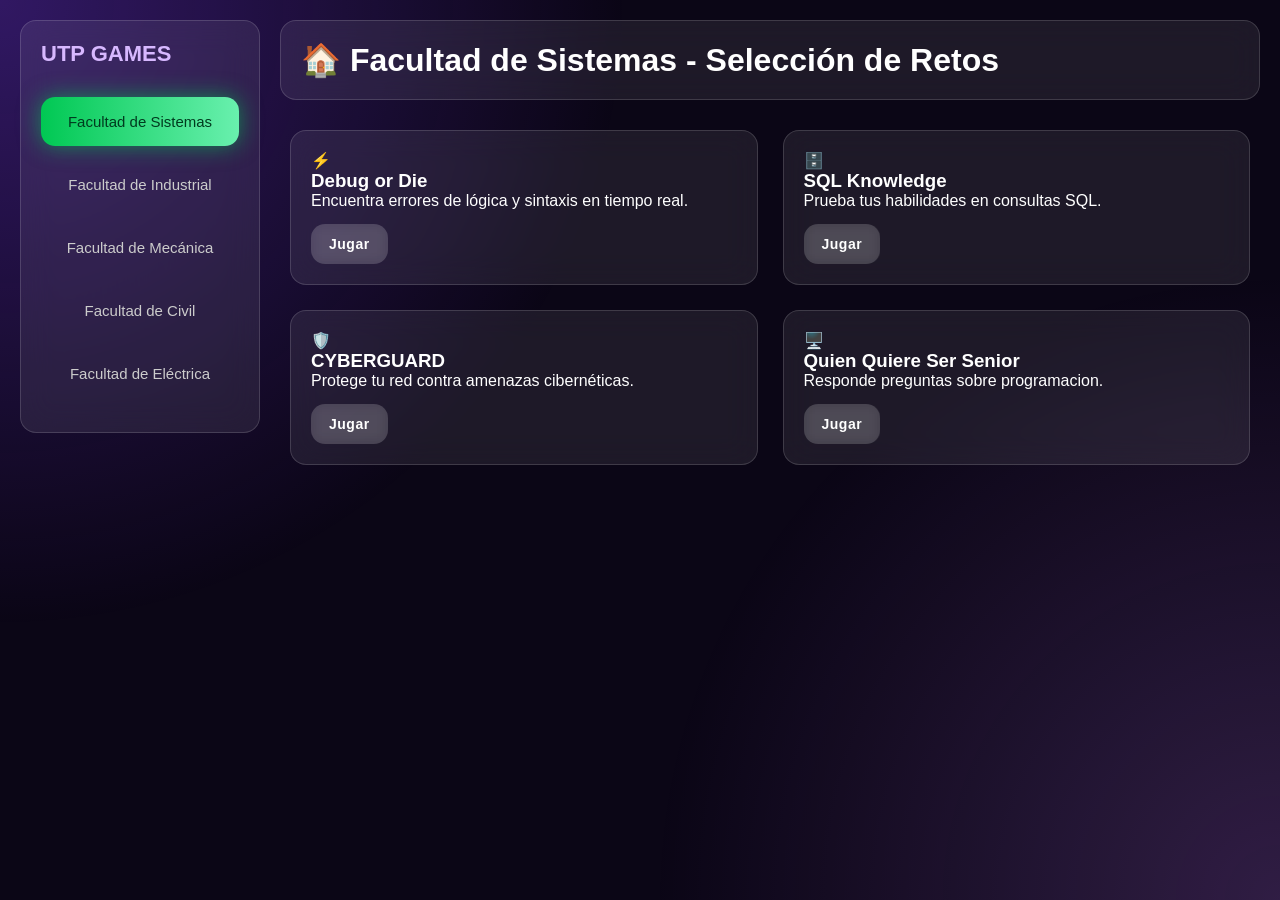
==== public/pages/sistemas.html @ 543fe192 "All 4 games functional." ====
<!doctype html>
<html lang="es">
  <head>
    <meta charset="UTF-8" />
    <title>UTP GAMES - Sistemas</title>
    <link rel="stylesheet" href="../styles.css" />
    <script src="../components/sidebar.js" defer></script>
    <style>
      /* Estilos específicos para el grid de 2x2 */
      .game-grid {
        display: grid;
        grid-template-columns: repeat(2, 1fr);
        gap: 25px;
        padding: 10px;
      }
      .back-btn {
        margin-right: 20px;
        cursor: pointer;
        background: rgba(255, 255, 255, 0.1);
        border: none;
        color: white;
        padding: 10px;
        border-radius: 50%;
      }
    </style>
  </head>
  <body>
    <div class="background"></div>
    <div class="app">
      <app-sidebar></app-sidebar>

      <main class="content">
        <header class="header glass">
          <h1>
            <span
              onclick="location.href = '../index.html'"
              style="cursor: pointer"
              >🏠</span
            >
            Facultad de Sistemas - Selección de Retos
          </h1>
        </header>

        <section class="game-grid" id="game-selector">
          <div class="card glass sistemas">
            <div class="game-icon">⚡</div>
            <h3>Debug or Die</h3>
            <p>Encuentra errores de lógica y sintaxis en tiempo real.</p>
            <button class="play-btn" onclick="iniciarReto('debug')">
              Jugar
            </button>
          </div>

          <div class="card glass sistemas">
            <div class="game-icon">🗄️</div>
            <h3>SQL Knowledge</h3>
            <p>Prueba tus habilidades en consultas SQL.</p>
            <button class="play-btn" onclick="iniciarReto('sql')">Jugar</button>
          </div>

          <div class="card glass sistemas">
            <div class="game-icon">🛡️</div>
            <h3>CYBERGUARD</h3>
            <p>Protege tu red contra amenazas cibernéticas.</p>
            <button class="play-btn" onclick="iniciarReto('cyber')">
              Jugar
            </button>
          </div>

          <div class="card glass sistemas">
            <div class="game-icon">🖥️</div>
            <h3>Quien Quiere Ser Senior</h3>
            <p>Responde preguntas sobre programacion.</p>
            <button class="play-btn" onclick="iniciarReto('hardware')">
              Jugar
            </button>
          </div>
        </section>
      </main>
    </div>

    <script>
      function iniciarReto(tipo) {
        if (tipo === "debug") {
          // Redirige a la pantalla del editor de código que diseñamos
          window.location.href = "sistemas/debug_game.html";
        } else if (tipo === "sql") {
          window.location.href = "sistemas/sql_game.html";
        } else if (tipo === "cyber") {
          window.location.href = "sistemas/cyber_game.html";
        } else {
          window.location.href = "sistemas/quiz_game.html";
        }
      }
    </script>
  </body>
</html>
---- public/styles.css ----
/* Reset */
* {
  margin: 0;
  padding: 0;
  box-sizing: border-box;
  font-family: "Segoe UI", sans-serif;
}

body {
  height: 100%;
  background: #0b0616;
  color: #ffffff;
  overflow: hidden;
}

/* Background gradient */
.background {
  position: fixed;
  inset: 0;
  background:
    radial-gradient(circle at top left, #7f3cff55, transparent 40%),
    radial-gradient(circle at bottom right, #c77dff33, transparent 40%);
  z-index: -1;
}

/* App layout */
.app {
  display: flex;
  height: 100vh;
  width: 100%;
  padding: 20px;
  gap: 20px;
}

/* Glass effect */
.glass {
  background: rgba(255, 255, 255, 0.08);
  backdrop-filter: blur(16px);
  -webkit-backdrop-filter: blur(16px);
  border-radius: 16px;
  border: 1px solid rgba(255, 255, 255, 0.15);
}

/* Sidebar */
.sidebar {
  width: 240px;
  padding: 20px;
}

.logo {
  margin-bottom: 30px;
  font-size: 22px;
  color: #d7b8ff;
}

.nav-btn {
  width: 100%;
  background: transparent;
  border: none;
  color: #ccc;

  /* Espaciado interno (botón más alto) */
  padding: 16px 12px;

  /* Separación entre botones */
  margin-bottom: 14px;

  /* Centrado del texto */
  display: flex;
  align-items: center;
  justify-content: center;
  text-align: center;

  border-radius: 14px;
  cursor: pointer;
  transition: all 0.3s ease;
  font-size: 15px;
  font-weight: 500;
}
.nav-btn:hover,
.nav-btn.active {
  background: linear-gradient(90deg, #7f3cff, #c77dff);
  color: #fff;
}

/* Content */
.content {
  flex: 1;
  display: flex;
  flex-direction: column;
  gap: 20px;
}

/* Header */
.header {
  display: flex;
  justify-content: space-between;
  align-items: center;
  padding: 20px;
}

.filters {
  display: flex;
  gap: 10px;
}

.chip {
  padding: 8px 14px;
  border-radius: 20px;
  border: 1px solid #ffffff33;
  background: transparent;
  color: #fff;
  cursor: pointer;
}

.chip.active {
  background: linear-gradient(90deg, #7f3cff, #c77dff);
}

/* Cards */
.cards {
  display: grid;
  grid-template-columns: repeat(3, 1fr);
  gap: 20px;
}

.card {
  padding: 20px;
}

.big-number {
  font-size: 36px;
  font-weight: bold;
  margin-top: 10px;
  color: #d7b8ff;
}

/* Grid panels */
.grid {
  display: grid;
  grid-template-columns: 2fr 1fr;
  gap: 20px;
}

.panel {
  padding: 20px;
}

/* Fake chart */
.fake-chart {
  margin-top: 20px;
  height: 160px;
  border-radius: 12px;
  background: linear-gradient(180deg, #7f3cff, transparent);
}

/* Stats */
.stats {
  list-style: none;
  margin-top: 20px;
}

.stats li {
  margin-bottom: 10px;
  display: flex;
  align-items: center;
  gap: 10px;
}

.dot {
  width: 10px;
  height: 10px;
  border-radius: 50%;
}

.positive {
  background: #7f3cff;
}
.neutral {
  background: #aaa;
}
.negative {
  background: #ff4d6d;
}

/* ============================= */
/* FACULTADES UTP – GRADIENTES */
/* ============================= */

/* Sistemas – Verde */
.nav-btn.sistemas.active,
.nav-btn.sistemas:hover {
  background: linear-gradient(90deg, #00c853, #69f0ae);
  color: #003b1f;
  box-shadow: 0 0 22px rgba(0, 200, 83, 0.6);
}

/* Industrial – Amarillo */
.nav-btn.industrial.active,
.nav-btn.industrial:hover {
  background: linear-gradient(90deg, #ffd600, #fff176);
  color: #3d3000;
  box-shadow: 0 0 22px rgba(255, 214, 0, 0.6);
}

/* Mecánica – Rojo */
.nav-btn.mecanica.active,
.nav-btn.mecanica:hover {
  background: linear-gradient(90deg, #d32f2f, #ff8a80);
  color: #ffffff;
  box-shadow: 0 0 22px rgba(211, 47, 47, 0.6);
}

/* Civil – Morado */
.nav-btn.civil.active,
.nav-btn.civil:hover {
  background: linear-gradient(90deg, #7b1fa2, #ce93d8);
  color: #ffffff;
  box-shadow: 0 0 22px rgba(123, 31, 162, 0.6);
}

/* Eléctrica – Celeste */
.nav-btn.electrica.active,
.nav-btn.electrica:hover {
  background: linear-gradient(90deg, #00bcd4, #80deea);
  color: #00363a;
  box-shadow: 0 0 22px rgba(0, 188, 212, 0.6);
}

/* ============================= */
/* CARDS CON COLOR POR FACULTAD */
/* ============================= */

.card {
  transition: all 0.3s ease;
}

/* SISTEMAS – Verde */
.card.sistemas:hover {
  border: 1px solid #00c853;
  box-shadow: 0 0 25px rgba(0, 200, 83, 0.5);
  background: linear-gradient(
    135deg,
    rgba(0, 200, 83, 0.18),
    rgba(255, 255, 255, 0.05)
  );
}

/* INDUSTRIAL – Amarillo */
.card.industrial:hover {
  border: 1px solid #ffd600;
  box-shadow: 0 0 25px rgba(255, 214, 0, 0.5);
  background: linear-gradient(
    135deg,
    rgba(255, 214, 0, 0.18),
    rgba(255, 255, 255, 0.05)
  );
}

/* MECÁNICA – Rojo */
.card.mecanica:hover {
  border: 1px solid #d32f2f;
  box-shadow: 0 0 25px rgba(211, 47, 47, 0.5);
  background: linear-gradient(
    135deg,
    rgba(211, 47, 47, 0.18),
    rgba(255, 255, 255, 0.05)
  );
}

/* CIVIL – Morado */
.card.civil:hover {
  border: 1px solid #7b1fa2;
  box-shadow: 0 0 25px rgba(123, 31, 162, 0.5);
  background: linear-gradient(
    135deg,
    rgba(123, 31, 162, 0.18),
    rgba(255, 255, 255, 0.05)
  );
}

/* ELÉCTRICA – Celeste */
.card.electrica:hover {
  border: 1px solid #00bcd4;
  box-shadow: 0 0 25px rgba(0, 188, 212, 0.5);
  background: linear-gradient(
    135deg,
    rgba(0, 188, 212, 0.18),
    rgba(255, 255, 255, 0.05)
  );
}

/* ============================= */
/* MODAL POPUP */
/* ============================= */

.modal {
  position: fixed;
  inset: 0;
  background: rgba(0, 0, 0, 0.55);
  display: flex;
  align-items: center;
  justify-content: center;
  z-index: 1000;
}

.modal.hidden {
  display: none;
}

.modal-content {
  width: 420px;
  padding: 24px;
  border-radius: 18px;
  text-align: center;
}

.modal-content h2 {
  margin-bottom: 12px;
}

.modal-content p {
  margin-bottom: 20px;
  opacity: 0.85;
}

.modal-actions {
  display: flex;
  gap: 12px;
  justify-content: center;
}

.close-btn {
  padding: 10px 16px;
  border-radius: 10px;
  border: none;
  cursor: pointer;
  background: rgba(255, 255, 255, 0.15);
  color: #fff;
}

.close-btn:hover {
  background: rgba(255, 255, 255, 0.25);
}

/* SISTEMAS */
.modal-content.sistemas #start-game {
  background: linear-gradient(90deg, #00c853, #69f0ae);
  box-shadow: 0 0 20px rgba(0, 200, 83, 0.7);
}

/* INDUSTRIAL */
.modal-content.industrial #start-game {
  background: linear-gradient(90deg, #ffd600, #fff176);
  color: #333;
}

/* MECÁNICA */
.modal-content.mecanica #start-game {
  background: linear-gradient(90deg, #d32f2f, #ff8a80);
}

/* CIVIL */
.modal-content.civil #start-game {
  background: linear-gradient(90deg, #7b1fa2, #ce93d8);
}

/* ELÉCTRICA */
.modal-content.electrica #start-game {
  background: linear-gradient(90deg, #00bcd4, #80deea);
  color: #00363a;
}

/* ============================= */
/* BOTÓN ABRIR (CARDS) */
/* ============================= */

.play-btn {
  margin-top: 14px;
  padding: 12px 18px;
  border-radius: 14px;
  border: none;
  cursor: pointer;

  font-size: 14px;
  font-weight: 600;
  letter-spacing: 0.5px;

  background: rgba(255, 255, 255, 0.15);
  color: #ffffff;

  backdrop-filter: blur(6px);
  transition: all 0.3s ease;
}

.play-btn:hover {
  transform: translateY(-2px) scale(1.03);
  background: rgba(255, 255, 255, 0.25);
}

/* ============================= */
/* BOTÓN CERRAR */
/* ============================= */

.close-btn {
  padding: 12px 18px;
  border-radius: 14px;
  border: none;
  cursor: pointer;

  background: rgba(255, 255, 255, 0.12);
  color: #ffffff;

  backdrop-filter: blur(6px);
  transition: all 0.3s ease;
}

.close-btn:hover {
  background: rgba(255, 255, 255, 0.25);
}

.data-inspector {
  margin-top: 20px;
  padding: 15px;
  background: rgba(0, 0, 0, 0.3);
  border-radius: 10px;
  border: 1px solid rgba(255, 255, 255, 0.1);
  box-shadow: inset 0 0 10px rgba(0, 0, 0, 0.5);
}

.data-inspector h4 {
  font-size: 12px;
  text-transform: uppercase;
  letter-spacing: 1px;
  margin-bottom: 8px;
  color: rgba(255, 255, 255, 0.6);
}

#input-preview {
  font-family: "Consolas", "Monaco", monospace;
  font-size: 15px;
  color: #80deea; /* Color cian neón */
  margin: 0;
  white-space: pre-wrap;
  word-break: break-all;
}

.instructions-panel {
  display: flex;
  flex-direction: column;
  gap: 15px;
  overflow-y: auto;
  /* Agrega este padding para darle "aire" a los bordes */
  padding: 25px !important;
  box-sizing: border-box; /* Asegura que el padding no rompa el ancho */
}

/* Y para separar un poco los títulos específicos si lo necesitas: */
.instructions-panel h3,
.instructions-panel h4 {
  margin-top: 0;
  margin-bottom: 5px;
}
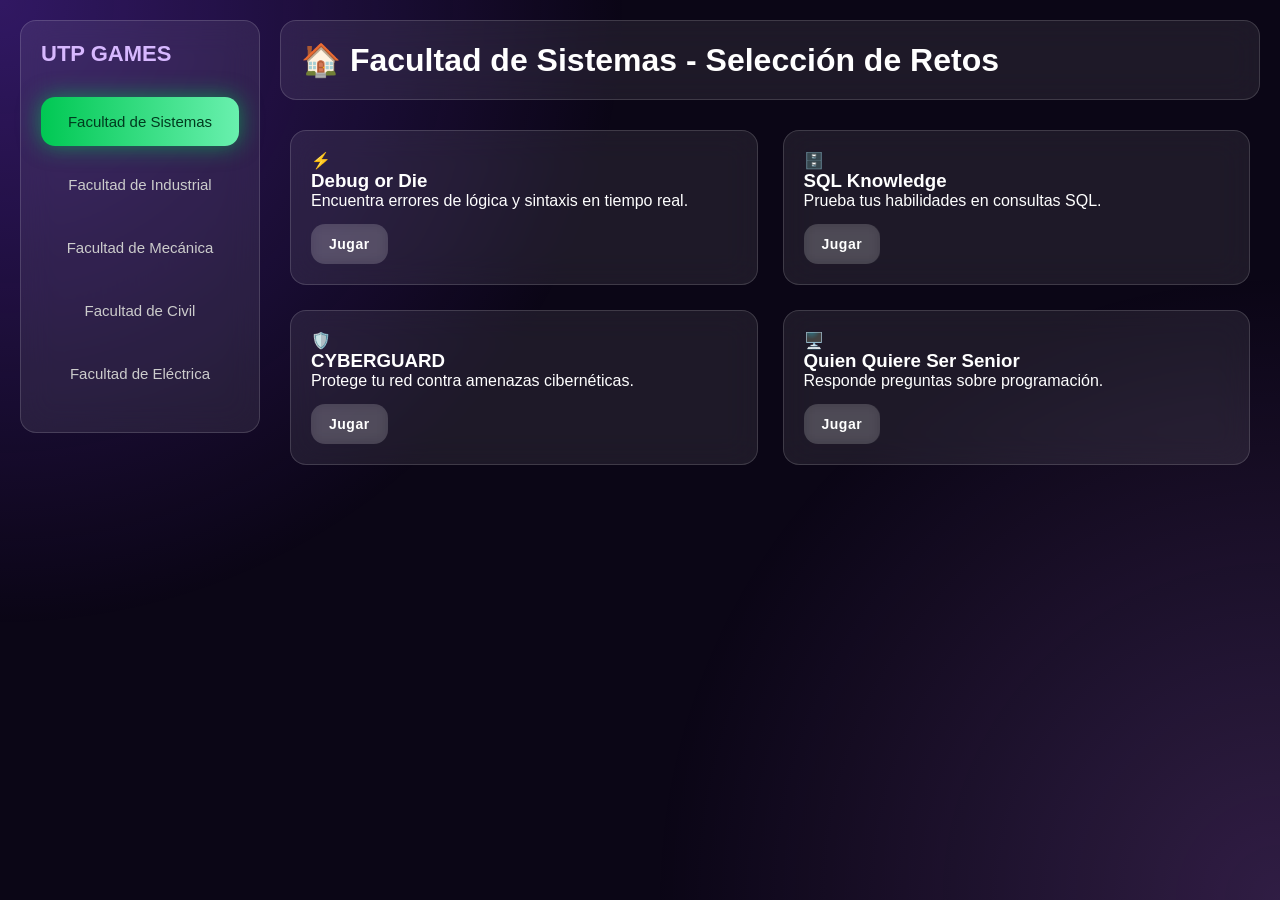
==== commit 7f07fa19: "sistemas de puntuacion agregado" ====
--- a/public/pages/sistemas.html
+++ b/public/pages/sistemas.html
@@ -13,14 +13,83 @@
         gap: 25px;
         padding: 10px;
       }
-      .back-btn {
-        margin-right: 20px;
+
+      /* --- ESTILOS DEL MODAL NEÓN --- */
+      .modal-overlay {
+        position: fixed;
+        top: 0;
+        left: 0;
+        width: 100%;
+        height: 100%;
+        background: rgba(0, 0, 0, 0.85);
+        display: none; /* Se activa por JS */
+        justify-content: center;
+        align-items: center;
+        z-index: 2000;
+        backdrop-filter: blur(10px);
+      }
+
+      .modal-content {
+        width: 450px;
+        padding: 30px;
+        border: 1px solid rgba(0, 188, 212, 0.5);
+        border-radius: 16px;
+        text-align: center;
+        box-shadow: 0 0 30px rgba(0, 188, 212, 0.2);
+      }
+
+      .input-group {
+        text-align: left;
+        margin-top: 20px;
+      }
+
+      .input-group label {
+        color: #00bcd4;
+        font-size: 11px;
+        text-transform: uppercase;
+        display: block;
+        margin-bottom: 8px;
+        letter-spacing: 1px;
+      }
+
+      .input-group input,
+      .input-group select {
+        width: 100%;
+        background: rgba(255, 255, 255, 0.05);
+        border: 1px solid rgba(255, 255, 255, 0.2);
+        padding: 12px;
+        color: white;
+        border-radius: 6px;
+        outline: none;
+        font-family: "Consolas", monospace;
+      }
+
+      .modal-footer {
+        margin-top: 30px;
+        display: flex;
+        gap: 15px;
+        justify-content: center;
+      }
+
+      /* Botón estilo cyber para el modal */
+      .btn-cyber-modal {
+        background: transparent;
+        border: 1px solid #00bcd4;
+        color: #00bcd4;
+        padding: 10px 20px;
         cursor: pointer;
-        background: rgba(255, 255, 255, 0.1);
-        border: none;
-        color: white;
-        padding: 10px;
-        border-radius: 50%;
+        font-weight: bold;
+        transition: 0.3s;
+      }
+
+      .btn-cyber-modal.success {
+        border-color: #00c853;
+        color: #00c853;
+      }
+
+      .btn-cyber-modal:hover {
+        background: rgba(0, 188, 212, 0.1);
+        box-shadow: 0 0 15px rgba(0, 188, 212, 0.4);
       }
     </style>
   </head>
@@ -46,7 +115,7 @@
             <div class="game-icon">⚡</div>
             <h3>Debug or Die</h3>
             <p>Encuentra errores de lógica y sintaxis en tiempo real.</p>
-            <button class="play-btn" onclick="iniciarReto('debug')">
+            <button class="play-btn" onclick="verificarYJugar('debug')">
               Jugar
             </button>
           </div>
@@ -55,14 +124,16 @@
             <div class="game-icon">🗄️</div>
             <h3>SQL Knowledge</h3>
             <p>Prueba tus habilidades en consultas SQL.</p>
-            <button class="play-btn" onclick="iniciarReto('sql')">Jugar</button>
+            <button class="play-btn" onclick="verificarYJugar('sql')">
+              Jugar
+            </button>
           </div>
 
           <div class="card glass sistemas">
             <div class="game-icon">🛡️</div>
             <h3>CYBERGUARD</h3>
             <p>Protege tu red contra amenazas cibernéticas.</p>
-            <button class="play-btn" onclick="iniciarReto('cyber')">
+            <button class="play-btn" onclick="verificarYJugar('cyber')">
               Jugar
             </button>
           </div>
@@ -70,8 +141,8 @@
           <div class="card glass sistemas">
             <div class="game-icon">🖥️</div>
             <h3>Quien Quiere Ser Senior</h3>
-            <p>Responde preguntas sobre programacion.</p>
-            <button class="play-btn" onclick="iniciarReto('hardware')">
+            <p>Responde preguntas sobre programación.</p>
+            <button class="play-btn" onclick="verificarYJugar('quiz')">
               Jugar
             </button>
           </div>
@@ -79,18 +150,102 @@
       </main>
     </div>
 
+    <div id="modal-registro" class="modal-overlay">
+      <div class="modal-content glass">
+        <h2 class="neon-text" style="color: #00bcd4">ACCESO REQUERIDO</h2>
+        <p style="color: #ccc; font-size: 14px">
+          Ingresa tus datos para registrar tu puntaje en el ranking de la UTP.
+        </p>
+
+        <div class="input-group">
+          <label>Nombre del Jugador</label>
+          <input
+            type="text"
+            id="player-name"
+            placeholder="Ej. Ale_Developer"
+            autocomplete="off"
+          />
+          <p
+            id="error-msg"
+            style="
+              color: #ff4d6d;
+              font-size: 11px;
+              margin-top: 5px;
+              display: none;
+            "
+          >
+            ⚠️ El nombre debe tener al menos 3 caracteres.
+          </p>
+        </div>
+
+        <div class="modal-footer">
+          <button onclick="cerrarModal()" class="btn-cyber-modal">
+            CANCELAR
+          </button>
+          <button
+            onclick="registrarYContinuar()"
+            class="btn-cyber-modal success"
+          >
+            CONECTAR
+          </button>
+        </div>
+      </div>
+    </div>
+
     <script>
-      function iniciarReto(tipo) {
-        if (tipo === "debug") {
-          // Redirige a la pantalla del editor de código que diseñamos
-          window.location.href = "sistemas/debug_game.html";
-        } else if (tipo === "sql") {
-          window.location.href = "sistemas/sql_game.html";
-        } else if (tipo === "cyber") {
-          window.location.href = "sistemas/cyber_game.html";
+      let proximoJuego = "";
+      const inputNombre = document.getElementById("player-name");
+      const errorMsg = document.getElementById("error-msg");
+
+      function verificarYJugar(tipo) {
+        proximoJuego = tipo;
+        if (sessionStorage.getItem("activePlayer")) {
+          irAlJuego(tipo);
         } else {
-          window.location.href = "sistemas/quiz_game.html";
+          document.getElementById("modal-registro").style.display = "flex";
+          // Forzamos el foco al abrir para que el usuario pueda escribir de una vez
+          inputNombre.focus();
         }
+      }
+
+      function cerrarModal() {
+        document.getElementById("modal-registro").style.display = "none";
+        errorMsg.style.display = "none"; // Limpiar error
+        inputNombre.value = ""; // Limpiar input
+      }
+
+      function registrarYContinuar() {
+        const nombre = inputNombre.value.trim();
+
+        if (nombre.length < 3) {
+          // En lugar de alert, mostramos el texto rojo y ponemos el borde rojo
+          errorMsg.style.display = "block";
+          inputNombre.style.borderColor = "#ff4d6d";
+          inputNombre.focus(); // Devolvemos el cursor al input
+          return;
+        }
+
+        // Si es válido, guardamos y avanzamos
+        sessionStorage.setItem("activePlayer", nombre);
+        irAlJuego(proximoJuego);
+      }
+
+      // Bonus: Si presiona "Enter" también valida
+      inputNombre.addEventListener("keypress", (e) => {
+        if (e.key === "Enter") registrarYContinuar();
+        // Ocultar error mientras escribe
+        errorMsg.style.display = "none";
+        inputNombre.style.borderColor = "rgba(255, 255, 255, 0.2)";
+      });
+
+      function irAlJuego(tipo) {
+        const paths = {
+          debug: "sistemas/debug_game.html",
+          sql: "sistemas/sql_game.html",
+          cyber: "sistemas/cyber_game.html",
+          quiz: "sistemas/quiz_game.html",
+        };
+        window.location.href = paths[tipo];
       }
     </script>
   </body>
